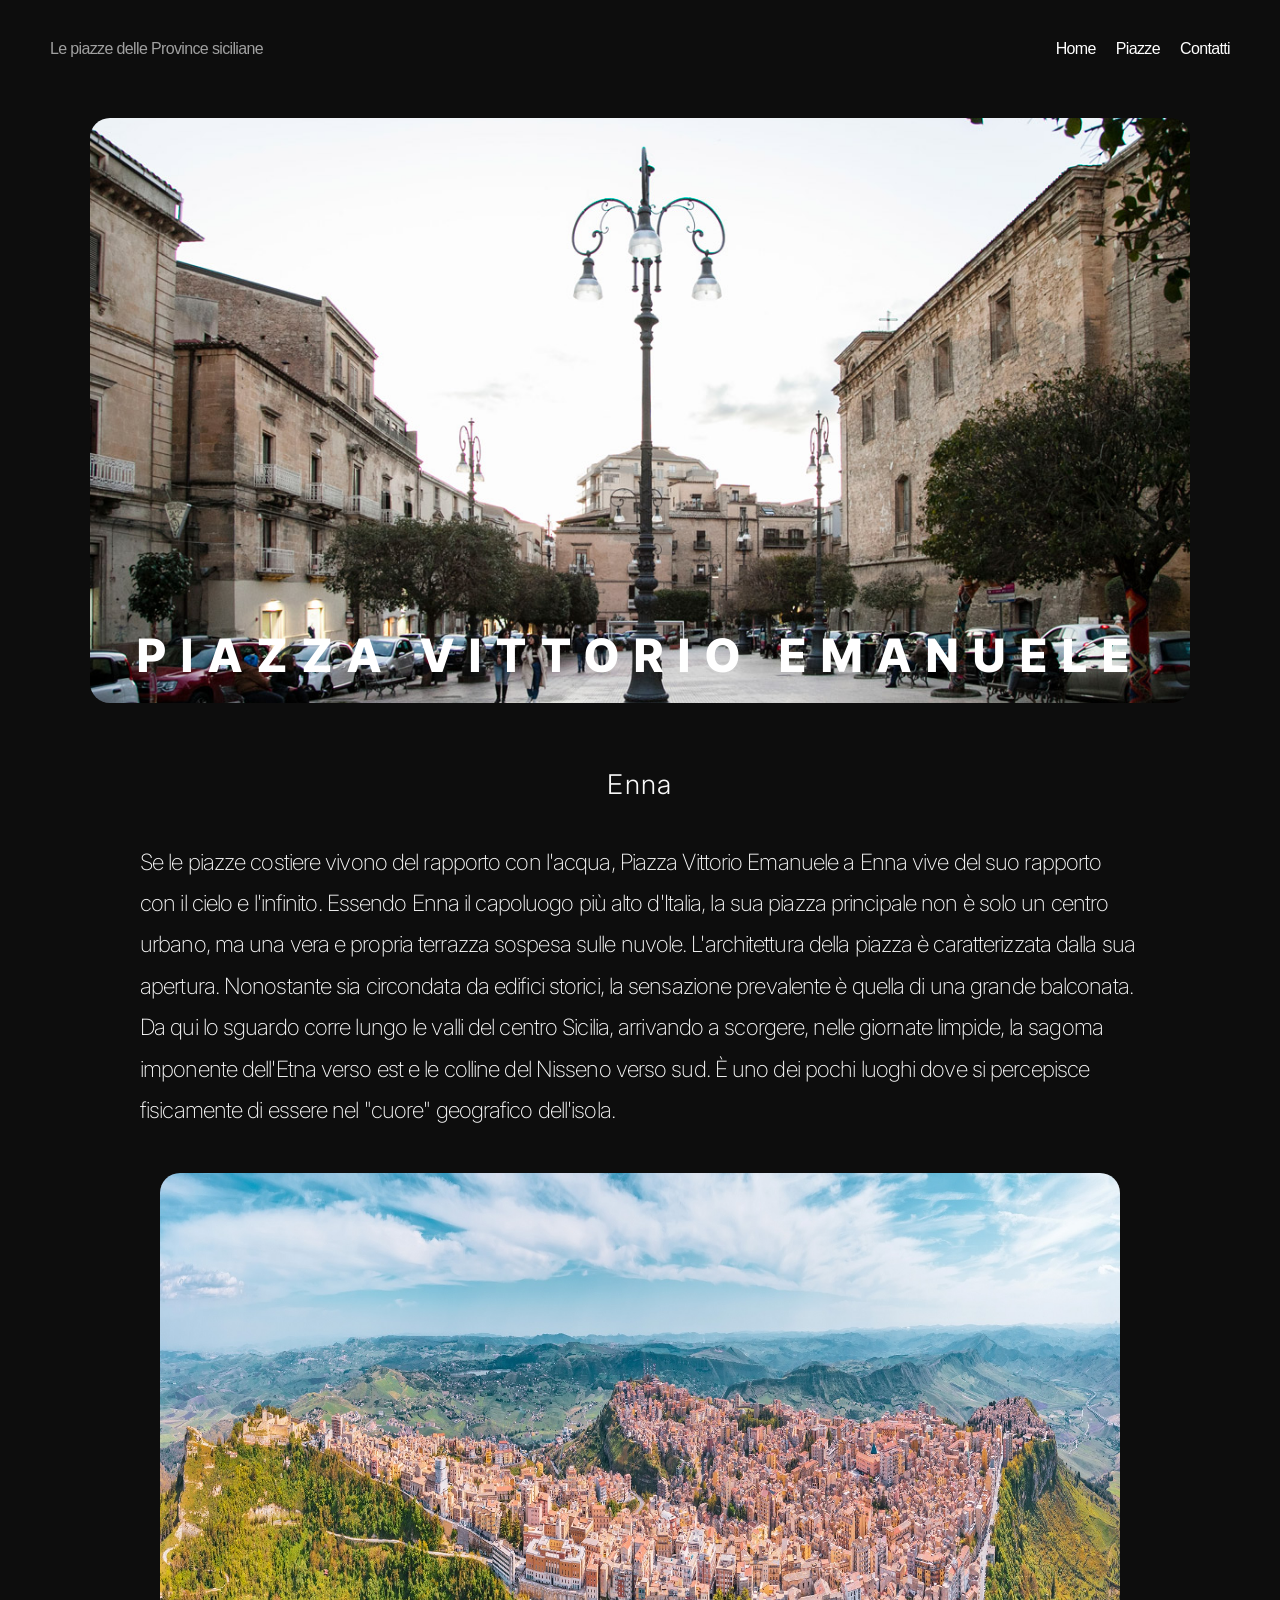
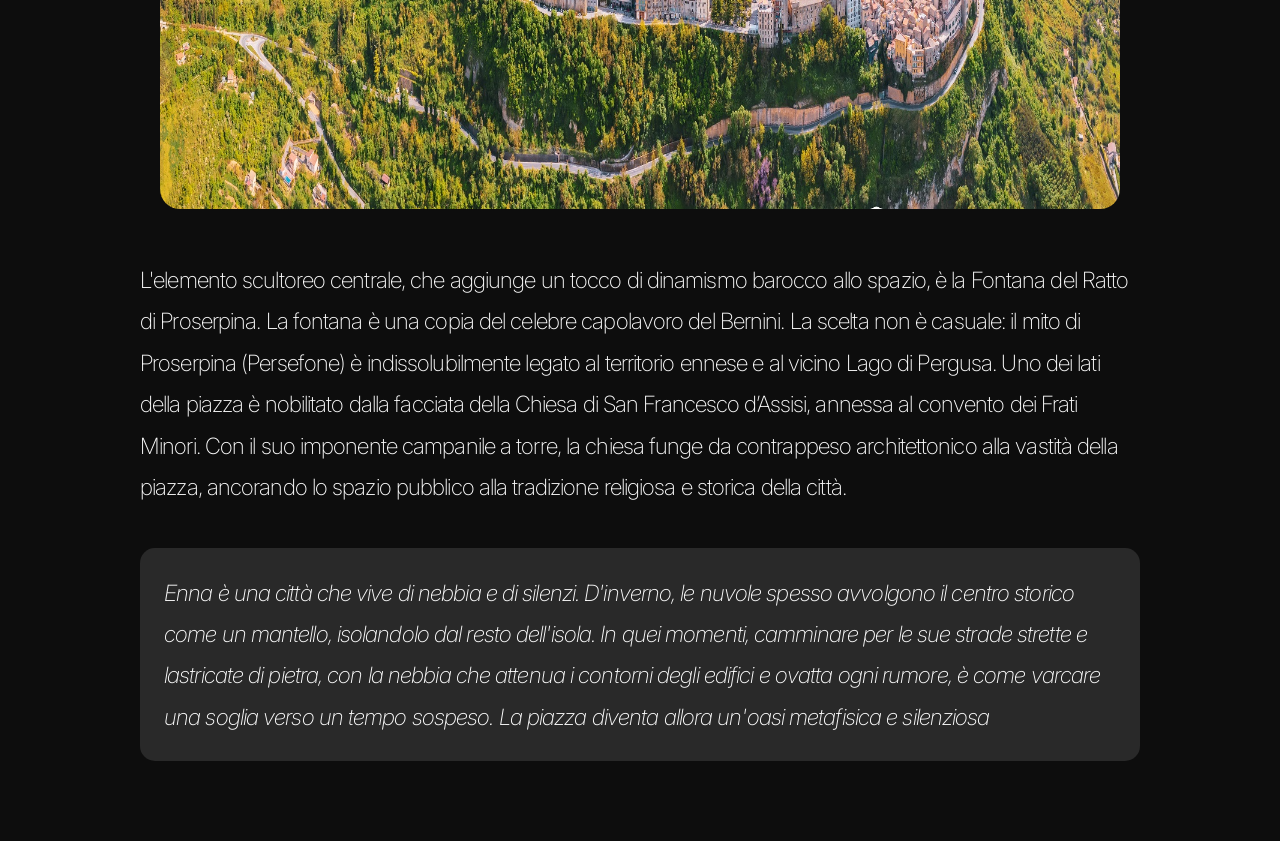
==== enna.html @ 2b422439 "Piazze" ====
<!DOCTYPE html>
<html lang="it">
<head>
    <meta charset="UTF-8">
    <meta name="viewport" content="width=device-width, initial-scale=1.0">
    <title>Enna - Le piazze delle Province siciliane</title>
    <link rel="preconnect" href="https://fonts.googleapis.com">
    <link rel="preconnect" href="https://fonts.gstatic.com" crossorigin>
    <link href="https://fonts.googleapis.com/css2?family=Inter:ital,wght@0,200;0,300;0,400;1,200&family=Inter+Tight:wght@300;700;800&display=swap" rel="stylesheet">
    <link rel="stylesheet" href="style.css">
</head>
<body>

    <nav>
        <div class="logo">Le piazze delle Province siciliane</div>
        <ul>
            <li><a href="index.html">Home</a></li>
            <li><a href="piazze.html">Piazze</a></li>
            <li><a href="contatti.html">Contatti</a></li>
        </ul>
    </nav>

    <header class="hero">
        <div class="hero-content">
            <img src="img/enna2.jpg" alt="Enna">
            <h1 style="font-size: 46px; text-align: center;">PIAZZA VITTORIO EMANUELE</h1>
        </div>
    </header>

    <main class="container">

        <p class="city-subtitle">Enna</p>

        <section class="intro">
            <p>Se le piazze costiere vivono del rapporto con l'acqua, Piazza Vittorio Emanuele a Enna vive del suo rapporto con il cielo e l'infinito. Essendo Enna il capoluogo più alto d'Italia, la sua piazza principale non è solo un centro urbano, ma una vera e propria terrazza sospesa sulle nuvole.
             L'architettura della piazza è caratterizzata dalla sua apertura. Nonostante sia circondata da edifici storici, la sensazione prevalente è quella di una grande balconata. Da qui lo sguardo corre lungo le valli del centro Sicilia, arrivando a scorgere, nelle giornate limpide, la sagoma imponente dell'Etna verso est e le colline del Nisseno verso sud. È uno dei pochi luoghi dove si percepisce fisicamente di essere nel "cuore" geografico dell'isola.
            </p>
        </section>

        <section class="full-width">
            <img src="img/enna3.jpg" alt="Enna panorama">
        </section>

        <section class="intro">
            <p>L'elemento scultoreo centrale, che aggiunge un tocco di dinamismo barocco allo spazio, è la Fontana del Ratto di Proserpina.

La fontana è una copia del celebre capolavoro del Bernini. La scelta non è casuale: il mito di Proserpina (Persefone) è indissolubilmente legato al territorio ennese e al vicino Lago di Pergusa. Uno dei lati della piazza è nobilitato dalla facciata della Chiesa di San Francesco d’Assisi, annessa al convento dei Frati Minori. Con il suo imponente campanile a torre, la chiesa funge da contrappeso architettonico alla vastità della piazza, ancorando lo spazio pubblico alla tradizione religiosa e storica della città.</p>
        </section>

        <section class="two-col">
            <div class="col-text small info-card" style="align-self: flex-start;">
                <p style="font-style: italic; font-weight: 200;">Enna è una città che vive di nebbia e di silenzi. D'inverno, le nuvole spesso avvolgono il centro storico come un mantello, isolandolo dal resto dell'isola. In quei momenti, camminare per le sue strade strette e lastricate di pietra, con la nebbia che attenua i contorni degli edifici e ovatta ogni rumore, è come varcare una soglia verso un tempo sospeso. La piazza diventa allora un'oasi metafisica e silenziosa</p>
            </div>
        </section>

    </main>

</body>
</html>
---- style.css ----
body {
    background-color: #0d0d0d;
    color: #a0a0a0;
    font-family: Arial, sans-serif;
    font-size: 16px;
    letter-spacing: -0.04em;
    margin: 0;
    line-height: 1.6;
}

p, h1, h2, h3 {
    color: #f9f9f9;
}

h1, h2, h3 {
    font-family: 'Inter Tight', sans-serif;
    letter-spacing: 0.15em;
}

h1 {
    font-weight: 800;
}

h2, h3 {
    font-weight: 300;
}

/* Font Inter per tutto tranne la nav */
main {
    font-family: 'Inter', sans-serif;
}

main p {
    font-weight: 200;
    font-size: 1.4rem;
    line-height: 1.85;
    letter-spacing: -0.04em;
}

/* Navigazione */
nav {
    display: flex;
    justify-content: space-between;
    padding: 20px 50px;
    align-items: center;
}

nav ul {
    list-style: none;
    display: flex;
    gap: 20px;
}

nav a {
    color: white;
    text-decoration: none;
}

/* Hero Section */
.hero {
    position: relative;
    padding: 20px;
    text-align: center;
}

.hero img {
    width: 100%;
    max-width: 1100px;
    max-height: 65vh;
    object-fit: cover;
    border-radius: 20px;
}

.hero h1 {
    position: absolute;
    bottom: 1cm;
    left: 50%;
    transform: translateX(-50%);
    color: white;
    font-size: 80px;
    letter-spacing: 15px;
    margin: 0;
    white-space: nowrap;
}

/* Layout */
.container {
    max-width: 1000px;
    margin: 0 auto;
    padding: 20px;
}

.grid-row {
    display: flex;
    align-items: center;
    gap: 40px;
    margin-bottom: 50px;
}

.reverse {
    flex-direction: row-reverse;
}

.image-box {
    flex: 1;
}

.image-box img {
    width: 100%;
    border-radius: 15px;
    display: block;
}

.text-box {
    flex: 1;
}

.full-width {
    text-align: center;
    padding: 20px;
}

.full-width img {
    width: 100%;
    max-width: 1100px;
    border-radius: 20px;
}

/* Griglia piazze */
.piazze-grid {
    display: grid;
    grid-template-columns: repeat(3, 1fr);
    gap: 16px;
    margin-top: 40px;
    margin-bottom: 60px;
}

.city-card {
    position: relative;
    border-radius: 14px;
    overflow: hidden;
    aspect-ratio: 1 / 1;
    display: block;
    text-decoration: none;
}

.city-card img {
    width: 100%;
    height: 100%;
    object-fit: cover;
    display: block;
    transition: transform 0.3s ease;
}

.city-card:hover img {
    transform: scale(1.05);
}

.city-card-overlay {
    position: absolute;
    bottom: 12px;
    left: 12px;
    right: 12px;
    padding: 4px 4px 4px 16px;
    background-color: #0d0d0d;
    border-radius: 50px;
    display: flex;
    align-items: center;
    justify-content: space-between;
}

.city-name {
    color: white;
    font-family: 'Inter Tight', sans-serif;
    font-weight: 300;
    font-size: 1rem;
    letter-spacing: 0.15em;
}

.city-arrow {
    color: #0d0d0d;
    background-color: white;
    border-radius: 50%;
    width: 42px;
    height: 42px;
    display: flex;
    align-items: center;
    justify-content: center;
    font-size: 1.6rem;
    font-weight: 900;
    flex-shrink: 0;
    line-height: 1;
}

/* Pagina Contatti */
.contatti-page {
    min-height: calc(100vh - 80px);
    display: flex;
    align-items: center;
    justify-content: center;
}

.contatti-center {
    display: flex;
    flex-direction: column;
    align-items: center;
    gap: 60px;
    text-align: center;
}

.contatti-brand {
    display: flex;
    align-items: center;
    gap: 40px;
}

.contatti-brand img {
    width: 1300px;
    height: auto;
}

.contatti-accademia {
    font-family: 'Inter', sans-serif;
    font-weight: 700;
    font-size: 2.8rem;
    color: white;
    line-height: 1.1;
    letter-spacing: 0.01em;
    margin: 0;
    text-align: left;
    text-transform: lowercase;
}

/* Pagine città */
.city-subtitle {
    font-family: 'Inter', sans-serif;
    font-weight: 300;
    font-size: 1.7rem;
    color: #f9f9f9;
    text-align: center;
    margin: 10px 0 30px 0;
    letter-spacing: 0.05em;
}

.two-col {
    display: flex;
    gap: 40px;
    margin: 40px 0 60px 0;
}

.col-text {
    flex: 1;
    font-family: 'Inter', sans-serif;
    font-weight: 300;
    font-size: 0.95rem;
    line-height: 1.85;
    letter-spacing: 0.03em;
    color: #a0a0a0;
}

.col-text.small {
    font-size: 0.82rem;
    color: #707070;
}

.info-card {
    background-color: #292929;
    border-radius: 15px;
    padding: 24px;
}

.info-card p {
    margin: 0;
}

.contatti-credits p {
    font-family: 'Inter', sans-serif;
    font-weight: 300;
    font-size: 1.4rem;
    color: #a0a0a0;
    line-height: 2;
    margin: 0 0 60px 0;
}

/* ── RESPONSIVE ── */
@media (max-width: 768px) {

    nav {
        padding: 16px 20px;
        flex-wrap: wrap;
        gap: 10px;
    }

    nav ul {
        gap: 14px;
    }

    .hero {
        padding: 10px;
    }

    .hero h1 {
        font-size: clamp(18px, 5.5vw, 36px);
        letter-spacing: 3px;
        bottom: 0.5cm;
        white-space: nowrap;
    }

    main p {
        font-size: 1.1rem;
    }

    .grid-row {
        flex-direction: column;
        gap: 20px;
    }

    .reverse {
        flex-direction: column;
    }

    .two-col {
        flex-direction: column;
        gap: 20px;
        margin: 20px 0 40px 0;
    }

    .piazze-grid {
        grid-template-columns: repeat(2, 1fr);
        gap: 10px;
    }

    .city-name {
        font-size: 0.85rem;
    }

    .city-arrow {
        width: 34px;
        height: 34px;
        font-size: 1.2rem;
    }

    .full-width {
        padding: 10px;
    }

    .contatti-brand {
        flex-direction: column;
        gap: 20px;
    }

    .contatti-brand img {
        width: 100%;
        max-width: 300px;
    }

    .contatti-accademia {
        font-size: 2rem;
        text-align: center;
    }

    .city-subtitle {
        font-size: 1.3rem;
    }
}
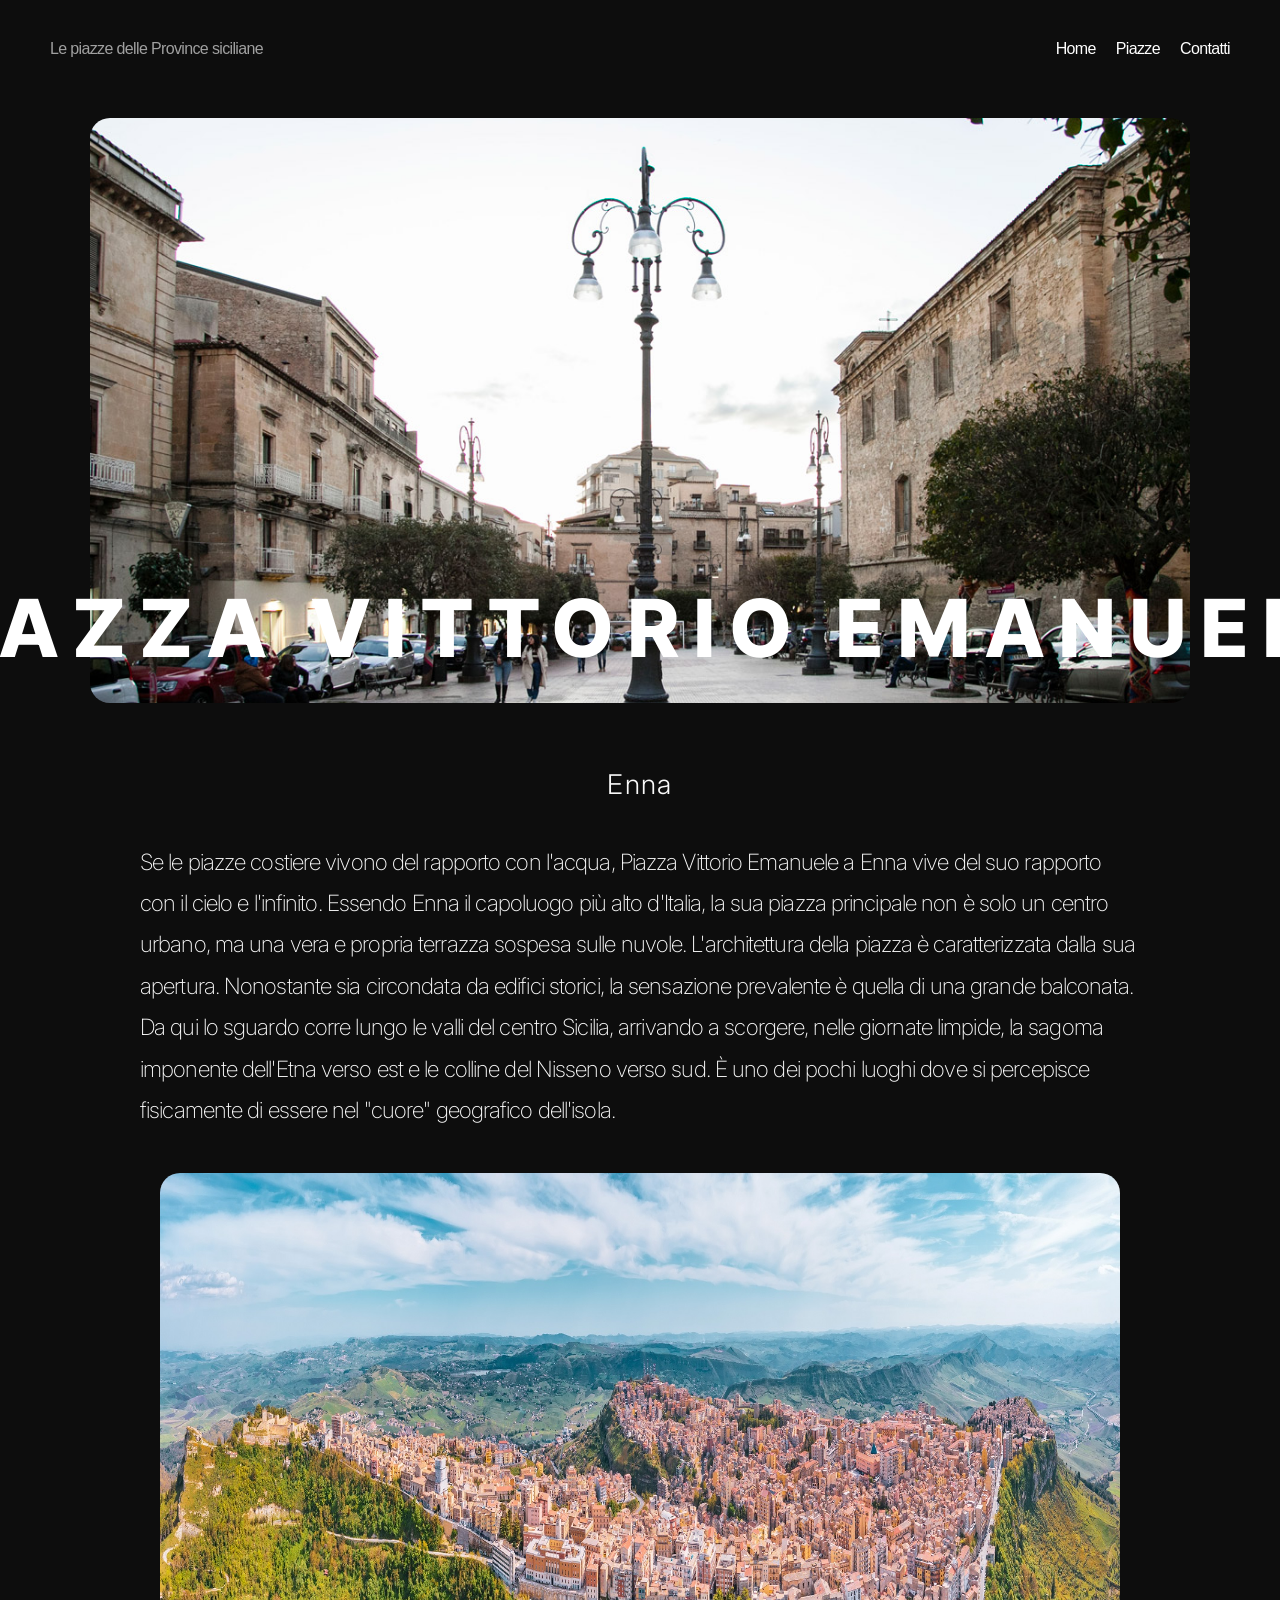
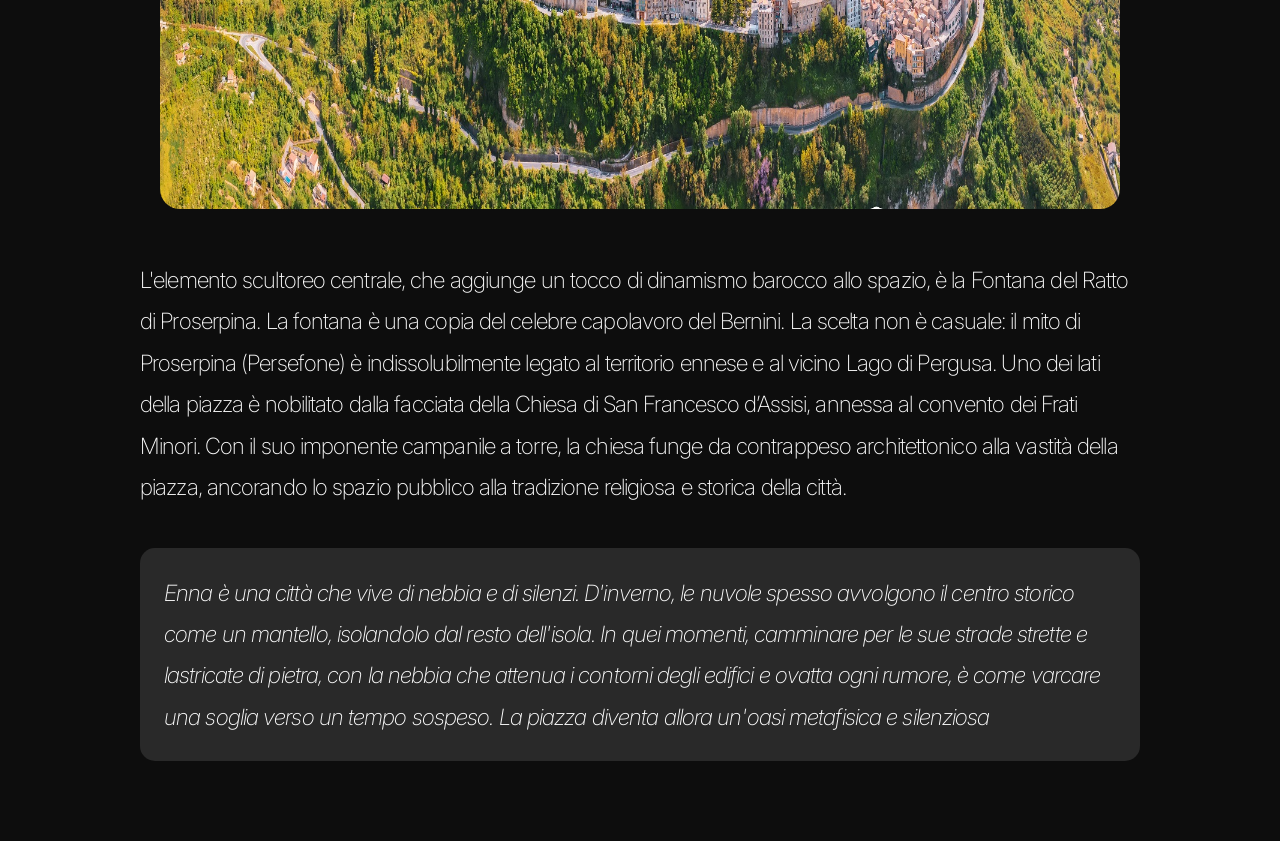
==== commit c9dd291a: "2" ====
--- a/enna.html
+++ b/enna.html
@@ -23,7 +23,7 @@
     <header class="hero">
         <div class="hero-content">
             <img src="img/enna2.jpg" alt="Enna">
-            <h1 style="font-size: 46px; text-align: center;">PIAZZA VITTORIO EMANUELE</h1>
+            <h1>PIAZZA VITTORIO EMANUELE</h1>
         </div>
     </header>
 
--- a/style.css
+++ b/style.css
@@ -293,6 +293,7 @@
 
     nav ul {
         gap: 14px;
+        margin-left: auto;
     }
 
     .hero {
